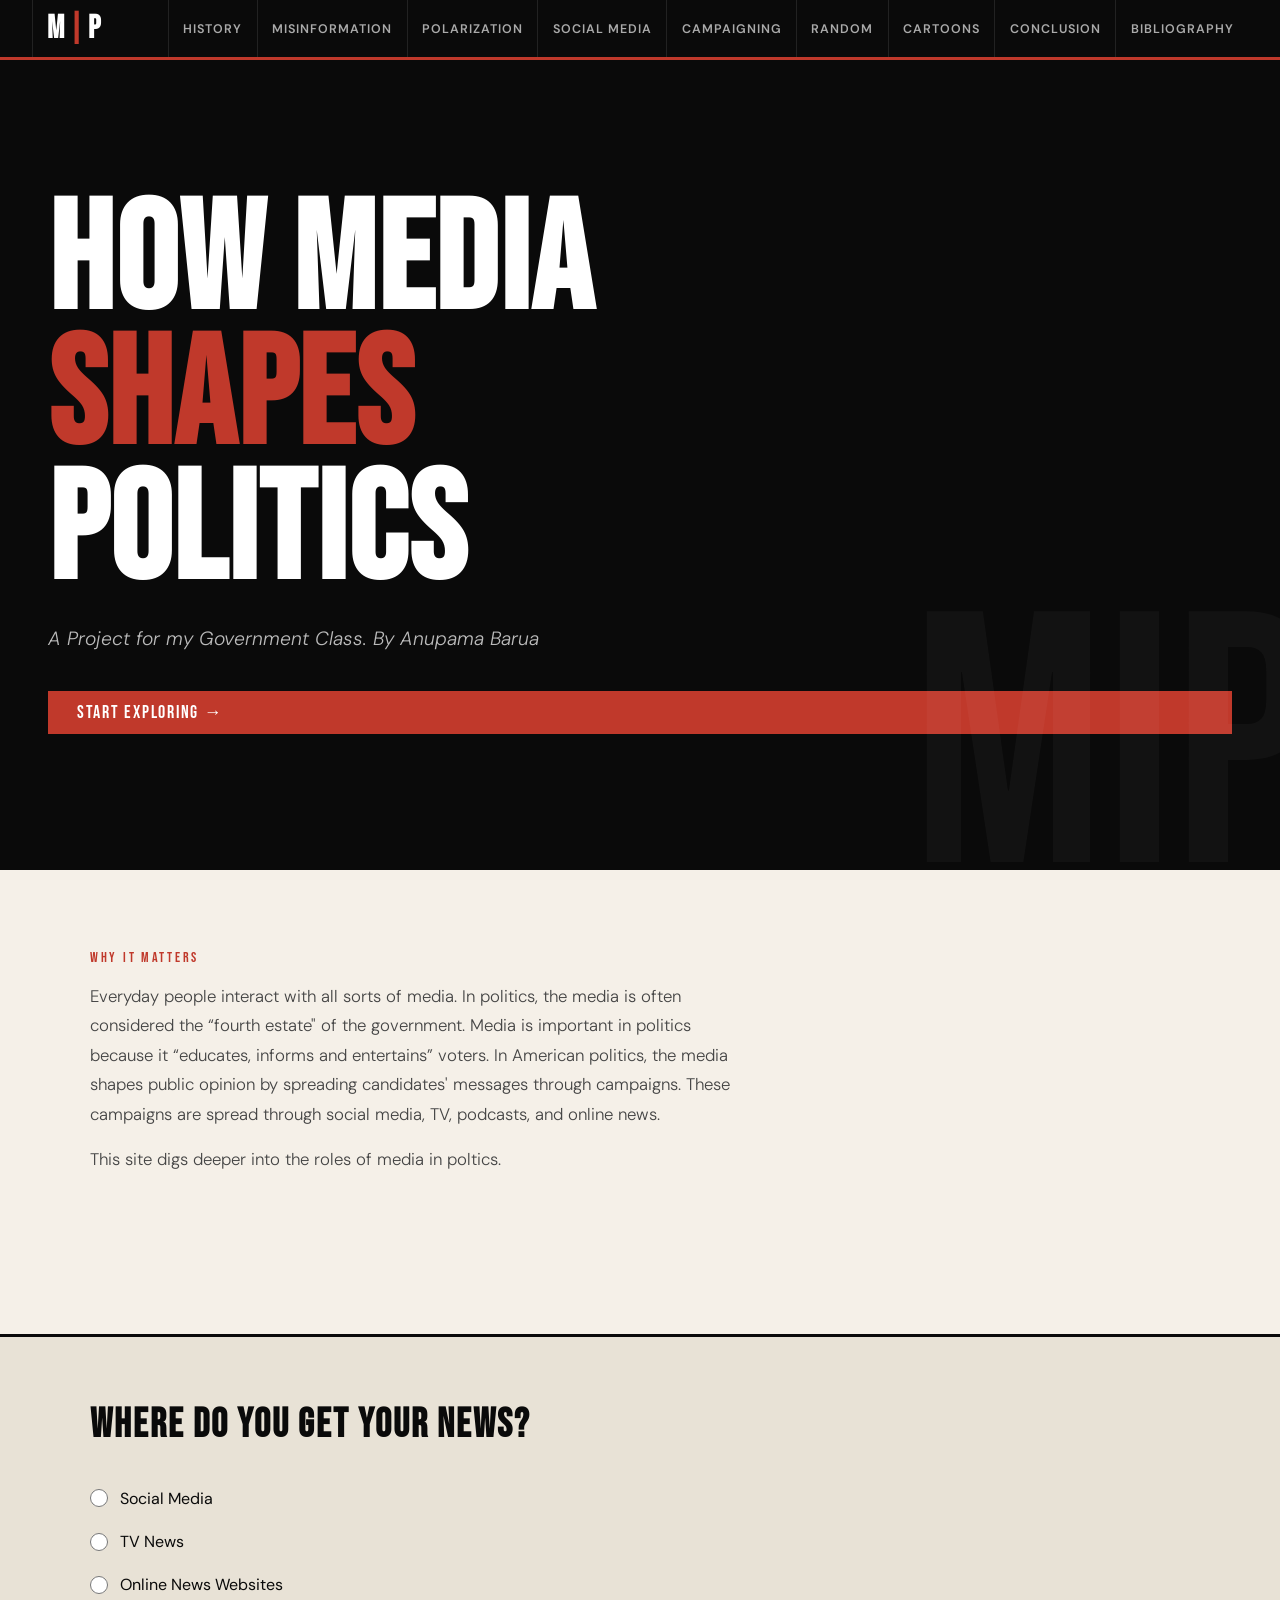
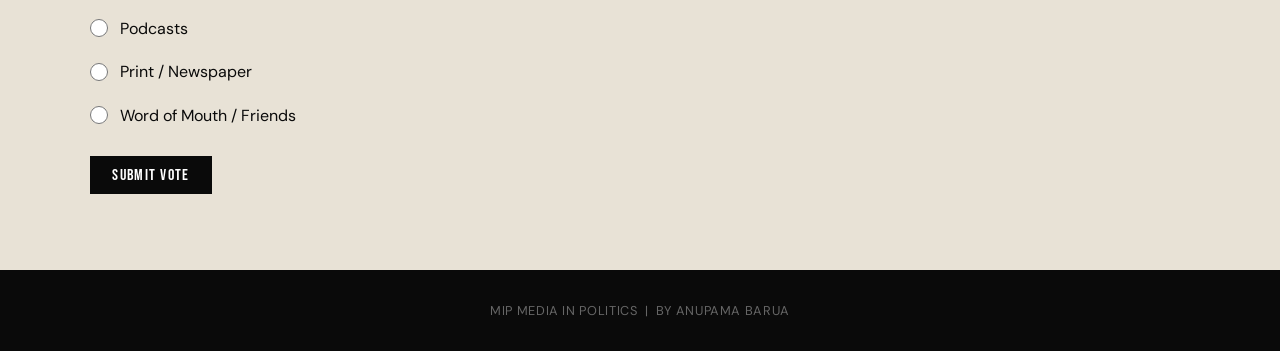
==== index.html @ 42dced8e "lets see how long this takes me to finish" ====
<!DOCTYPE html>
<html lang="en">
<head>
<meta charset="UTF-8">
<meta name="viewport" content="width=device-width, initial-scale=1.0">
<title>MIP — Media in Politics</title>
<link rel="stylesheet" href="style.css">
<style>
  .hero-home {
    background: var(--ink);
    min-height: 90vh;
    display: flex;
    flex-direction: column;
    justify-content: center;
    padding: 5rem 3rem;
    position: relative;
    overflow: hidden;
  }
  .hero-home::after {
    content: 'MIP';
    position: absolute;
    right: -2rem;
    bottom: -4rem;
    font-family: 'Bebas Neue', sans-serif;
    font-size: 28vw;
    color: rgba(255,255,255,0.03);
    line-height: 1;
    pointer-events: none;
    user-select: none;
  }
  .hero-home h1 {
    font-family: 'Bebas Neue', sans-serif;
    font-size: clamp(4rem, 12vw, 10rem);
    color: var(--white);
    line-height: 0.88;
    letter-spacing: 0.01em;
  }
  .hero-home h1 .accent { color: var(--red); }
  .hero-sub {
    margin-top: 1.5rem;
    font-size: 1.2rem;
    color: #bbb;
    font-style: italic;
    max-width: 500px;
    font-weight: 300;
  }
  .hero-home .btn { margin-top: 2.5rem; }

  .why-section { padding: 5rem 3rem; background: var(--paper); }
  .why-section .section-label { margin-bottom: 1rem; }
  .why-section h2 {
    font-family: 'Playfair Display', serif;
    font-size: clamp(1.8rem, 4vw, 3rem);
    max-width: 700px;
    line-height: 1.2;
    margin-bottom: 1.5rem;
  }
  .why-section p {
    max-width: 650px;
    font-size: 1.05rem;
    line-height: 1.75;
    color: #444;
    font-weight: 300;
    margin-bottom: 1rem;
  }

  .nav-grid {
    display: grid;
    grid-template-columns: repeat(auto-fill, minmax(220px, 1fr));
    gap: 0;
    border-top: 3px solid var(--ink);
    border-left: 3px solid var(--ink);
  }
  .nav-card {
    border-right: 3px solid var(--ink);
    border-bottom: 3px solid var(--ink);
    padding: 2rem 1.5rem;
    text-decoration: none;
    color: var(--ink);
    background: var(--paper);
    transition: background 0.2s;
    display: block;
  }
  .nav-card:hover { background: var(--ink); color: var(--white); }
  .nav-card:hover .nav-card-num { color: var(--red); }
  .nav-card-num {
    font-family: 'Bebas Neue', sans-serif;
    font-size: 2.5rem;
    color: #ddd;
    line-height: 1;
  }
  .nav-card h3 {
    font-family: 'Bebas Neue', sans-serif;
    font-size: 1.4rem;
    letter-spacing: 0.05em;
    margin-top: 0.5rem;
    margin-bottom: 0.3rem;
  }
  .nav-card p { font-size: 0.82rem; color: #777; }
  .nav-card:hover p { color: #aaa; }

  /* Poll */
  .poll-section {
    background: var(--light);
    padding: 4rem 3rem;
    border-top: 3px solid var(--ink);
  }
  .poll-section h2 {
    font-family: 'Bebas Neue', sans-serif;
    font-size: 2.5rem;
    letter-spacing: 0.05em;
    margin-bottom: 2rem;
  }
  .poll-grid { display: grid; grid-template-columns: 1fr 1fr; gap: 3rem; align-items: start; }
  .poll-btn {
    background: var(--ink);
    color: var(--white);
    border: none;
    padding: 0.6rem 1.4rem;
    font-family: 'Bebas Neue', sans-serif;
    font-size: 1rem;
    cursor: pointer;
    letter-spacing: 0.08em;
    margin-top: 1.5rem;
  }
  .poll-btn:hover { background: var(--red); }
  .poll-voted { font-size: 0.85rem; color: var(--mid); margin-top: 0.75rem; font-style: italic; }
  .poll-sources { display: flex; flex-direction: column; gap: 0.6rem; }
  .source-opt {
    display: flex;
    align-items: center;
    gap: 0.75rem;
    cursor: pointer;
    padding: 0.4rem 0;
  }
  .source-opt input { width: 18px; height: 18px; cursor: pointer; accent-color: var(--red); }
  .source-opt label { cursor: pointer; font-size: 0.95rem; }
</style>
</head>
<body>

<nav>
  <a href="index.html" class="nav-logo">M<span>|</span>P</a>
  <a href="history.html">History</a>
  <a href="misinformation.html">Misinformation</a>
  <a href="polarization.html">Polarization</a>
  <a href="socialmedia.html">Social Media</a>
  <a href="campaigning.html">Campaigning</a>
  <a href="random.html">Random</a>
  <a href="cartoons.html">Cartoons</a>
  <a href="conclusion.html">Conclusion</a>
  <a href="bibliography.html">Bibliography</a>
</nav>

<section class="hero-home">
  <h1>
    HOW MEDIA<br><span class="accent">SHAPES</span><br>POLITICS
  </h1>
  <p class="hero-sub">A Project for my Government Class. By Anupama Barua</p>
  <a href="history.html" class="btn">Start Exploring →</a>
</section>

<section class="why-section">
  <div style="max-width:1100px; margin:0 auto;">
    <div class="section-label">Why It Matters</div>
    <p>Everyday people interact with all sorts of media. In politics, the media is often considered the “fourth estate" of the government. Media is important in politics because it “educates, informs and entertains” voters.  In American politics, the media shapes public opinion by spreading candidates' messages through campaigns. These campaigns are spread through social media, TV, podcasts, and online news. </p>
    <p>This site digs deeper into the roles of media in poltics.</p>
  </div>
</section>
<section class="poll-section" style="margin-top: 4rem;">
  <div style="max-width:1100px; margin:0 auto;">
    <h2>Where Do YOU Get Your News?</h2>
    <div class="poll-grid">
      <div>
        <div class="poll-sources" id="pollSources">
          <label class="source-opt"><input type="radio" name="news" value="Social Media"> <span>Social Media</span></label>
          <label class="source-opt"><input type="radio" name="news" value="TV News"> <span>TV News</span></label>
          <label class="source-opt"><input type="radio" name="news" value="Online News"> <span>Online News Websites</span></label>
          <label class="source-opt"><input type="radio" name="news" value="Podcasts"> <span>Podcasts</span></label>
          <label class="source-opt"><input type="radio" name="news" value="Print / Newspaper"> <span>Print / Newspaper</span></label>
          <label class="source-opt"><input type="radio" name="news" value="Word of Mouth"> <span>Word of Mouth / Friends</span></label>
        </div>
        <button class="poll-btn" onclick="submitPoll()">Submit Vote</button>
        <div class="poll-voted" id="pollVoted"></div>
      </div>
      <div id="pollResults" style="display:none">
        <div class="section-label">Live Results</div>
        <div id="pollBars" style="margin-top:1rem;"></div>
      </div>
    </div>
  </div>
</section>

<footer style="background:var(--ink);color:#666;text-align:center;padding:2rem;font-size:0.8rem;letter-spacing:0.05em;">
  MIP MEDIA IN POLITICS &nbsp;|&nbsp; BY ANUPAMA BARUA
</footer>

<script>
const pollData = {
  "Social Media": 38,
  "TV News": 22,
  "Online News": 19,
  "Podcasts": 11,
  "Print / Newspaper": 5,
  "Word of Mouth": 5
};

function submitPoll() {
  const selected = document.querySelector('input[name="news"]:checked');
  if (!selected) { document.getElementById('pollVoted').textContent = 'Please select an option first!'; return; }
  pollData[selected.value]++;
  document.getElementById('pollVoted').textContent = `Thanks for voting! You picked: ${selected.value}`;
  document.getElementById('pollResults').style.display = 'block';
  renderBars();
}

function renderBars() {
  const total = Object.values(pollData).reduce((a,b)=>a+b,0);
  const container = document.getElementById('pollBars');
  container.innerHTML = Object.entries(pollData).map(([label, count]) => {
    const pct = Math.round(count/total*100);
    return `<div class="poll-option">
      <span class="poll-label">${label}</span>
      <div class="poll-bar-wrap"><div class="poll-bar" style="width:${pct}%"></div></div>
      <span class="poll-pct">${pct}%</span>
    </div>`;
  }).join('');
}
</script>
</body>
</html>
---- style.css ----
@import url('https://fonts.googleapis.com/css2?family=Bebas+Neue&family=DM+Sans:ital,wght@0,300;0,400;0,600;1,300&family=Playfair+Display:wght@700;900&display=swap');

:root {
  --ink: #0a0a0a;
  --paper: #f5f0e8;
  --red: #c0392b;
  --red-light: #e74c3c;
  --gold: #d4a017;
  --mid: #6b6560;
  --light: #e8e2d6;
  --white: #ffffff;
}

*, *::before, *::after { box-sizing: border-box; margin: 0; padding: 0; }

body {
  font-family: 'DM Sans', sans-serif;
  background: var(--paper);
  color: var(--ink);
  min-height: 100vh;
}

/* ─── NAV ─────────────────────────────────────── */
nav {
  position: sticky;
  top: 0;
  z-index: 100;
  background: var(--ink);
  display: flex;
  align-items: center;
  gap: 0;
  padding: 0 2rem;
  height: 60px;
  border-bottom: 3px solid var(--red);
}

.nav-logo {
  font-family: 'Bebas Neue', sans-serif;
  font-size: 2rem;
  color: var(--white);
  letter-spacing: 0.05em;
  text-decoration: none;
  margin-right: auto;
  display: flex;
  align-items: center;
  gap: 2px;
}
.nav-logo span { color: var(--red); }

nav a {
  color: #aaa;
  text-decoration: none;
  font-size: 0.78rem;
  font-weight: 600;
  letter-spacing: 0.08em;
  text-transform: uppercase;
  padding: 0 0.9rem;
  height: 100%;
  display: flex;
  align-items: center;
  transition: color 0.2s, background 0.2s;
  border-left: 1px solid #222;
}
nav a:hover, nav a.active {
  color: var(--white);
  background: #1a1a1a;
}
nav a.active { border-bottom: 3px solid var(--red); }

/* ─── HERO BAND ───────────────────────────────── */
.page-hero {
  background: var(--ink);
  color: var(--white);
  padding: 4rem 3rem 3rem;
  position: relative;
  overflow: hidden;
}
.page-hero::before {
  content: '';
  position: absolute;
  inset: 0;
  background: repeating-linear-gradient(
    -45deg,
    transparent,
    transparent 40px,
    rgba(255,255,255,0.02) 40px,
    rgba(255,255,255,0.02) 41px
  );
}
.page-hero h1 {
  font-family: 'Bebas Neue', sans-serif;
  font-size: clamp(3rem, 8vw, 7rem);
  line-height: 0.9;
  letter-spacing: 0.02em;
  position: relative;
}
.page-hero h1 em {
  font-style: normal;
  color: var(--red);
}
.page-hero p {
  margin-top: 1rem;
  font-size: 1.05rem;
  color: #bbb;
  max-width: 600px;
  font-style: italic;
  position: relative;
}

/* ─── CONTENT AREA ────────────────────────────── */
.content {
  max-width: 1100px;
  margin: 0 auto;
  padding: 3rem 2rem;
}

/* ─── CARDS ───────────────────────────────────── */
.card {
  background: var(--white);
  border: 1px solid #ddd;
  border-radius: 0;
  padding: 2rem;
  position: relative;
}
.card::before {
  content: '';
  position: absolute;
  top: 0; left: 0;
  width: 4px; height: 100%;
  background: var(--red);
}

/* ─── QUIZ ────────────────────────────────────── */
.quiz-box {
  background: var(--ink);
  color: var(--white);
  padding: 2.5rem;
  margin-top: 3rem;
}
.quiz-box h3 {
  font-family: 'Bebas Neue', sans-serif;
  font-size: 2rem;
  color: var(--red);
  letter-spacing: 0.05em;
  margin-bottom: 1.5rem;
}
.quiz-question { margin-bottom: 2rem; }
.quiz-question p { font-size: 1rem; margin-bottom: 1rem; color: #ccc; }
.quiz-options { display: flex; flex-direction: column; gap: 0.5rem; }
.quiz-options button {
  background: #1a1a1a;
  color: #eee;
  border: 1px solid #333;
  padding: 0.75rem 1.25rem;
  text-align: left;
  cursor: pointer;
  font-family: 'DM Sans', sans-serif;
  font-size: 0.9rem;
  transition: background 0.2s, border-color 0.2s;
}
.quiz-options button:hover { background: #2a2a2a; border-color: var(--red); }
.quiz-options button.correct { background: #1a3a1a; border-color: #4caf50; color: #4caf50; }
.quiz-options button.wrong { background: #3a1a1a; border-color: var(--red); color: var(--red); }
.quiz-feedback {
  margin-top: 0.75rem;
  font-size: 0.9rem;
  font-style: italic;
  color: #aaa;
  min-height: 1.2em;
}

/* ─── SECTION LABEL ───────────────────────────── */
.section-label {
  font-family: 'Bebas Neue', sans-serif;
  font-size: 0.85rem;
  letter-spacing: 0.2em;
  color: var(--red);
  text-transform: uppercase;
  margin-bottom: 0.5rem;
}

/* ─── GRID ────────────────────────────────────── */
.grid-2 { display: grid; grid-template-columns: 1fr 1fr; gap: 1.5rem; }
.grid-3 { display: grid; grid-template-columns: repeat(3, 1fr); gap: 1.5rem; }

@media (max-width: 700px) {
  .grid-2, .grid-3 { grid-template-columns: 1fr; }
  nav a { font-size: 0.65rem; padding: 0 0.5rem; }
}

/* ─── BUTTON ──────────────────────────────────── */
.btn {
  display: inline-block;
  padding: 0.7rem 1.8rem;
  background: var(--red);
  color: var(--white);
  font-family: 'Bebas Neue', sans-serif;
  font-size: 1.1rem;
  letter-spacing: 0.1em;
  text-decoration: none;
  cursor: pointer;
  border: none;
  transition: background 0.2s, transform 0.1s;
}
.btn:hover { background: var(--red-light); transform: translateY(-1px); }

/* ─── DIVIDER ─────────────────────────────────── */
hr.styled {
  border: none;
  border-top: 1px solid #ddd;
  margin: 2.5rem 0;
}

/* ─── POLL ────────────────────────────────────── */
.poll-option {
  display: flex;
  align-items: center;
  gap: 1rem;
  margin-bottom: 0.8rem;
}
.poll-bar-wrap {
  flex: 1;
  background: #e8e2d6;
  height: 28px;
  position: relative;
  cursor: pointer;
}
.poll-bar {
  height: 100%;
  background: var(--red);
  transition: width 0.5s ease;
  width: 0%;
}
.poll-label { font-size: 0.85rem; font-weight: 600; min-width: 120px; }
.poll-pct { font-size: 0.85rem; color: var(--mid); min-width: 40px; }
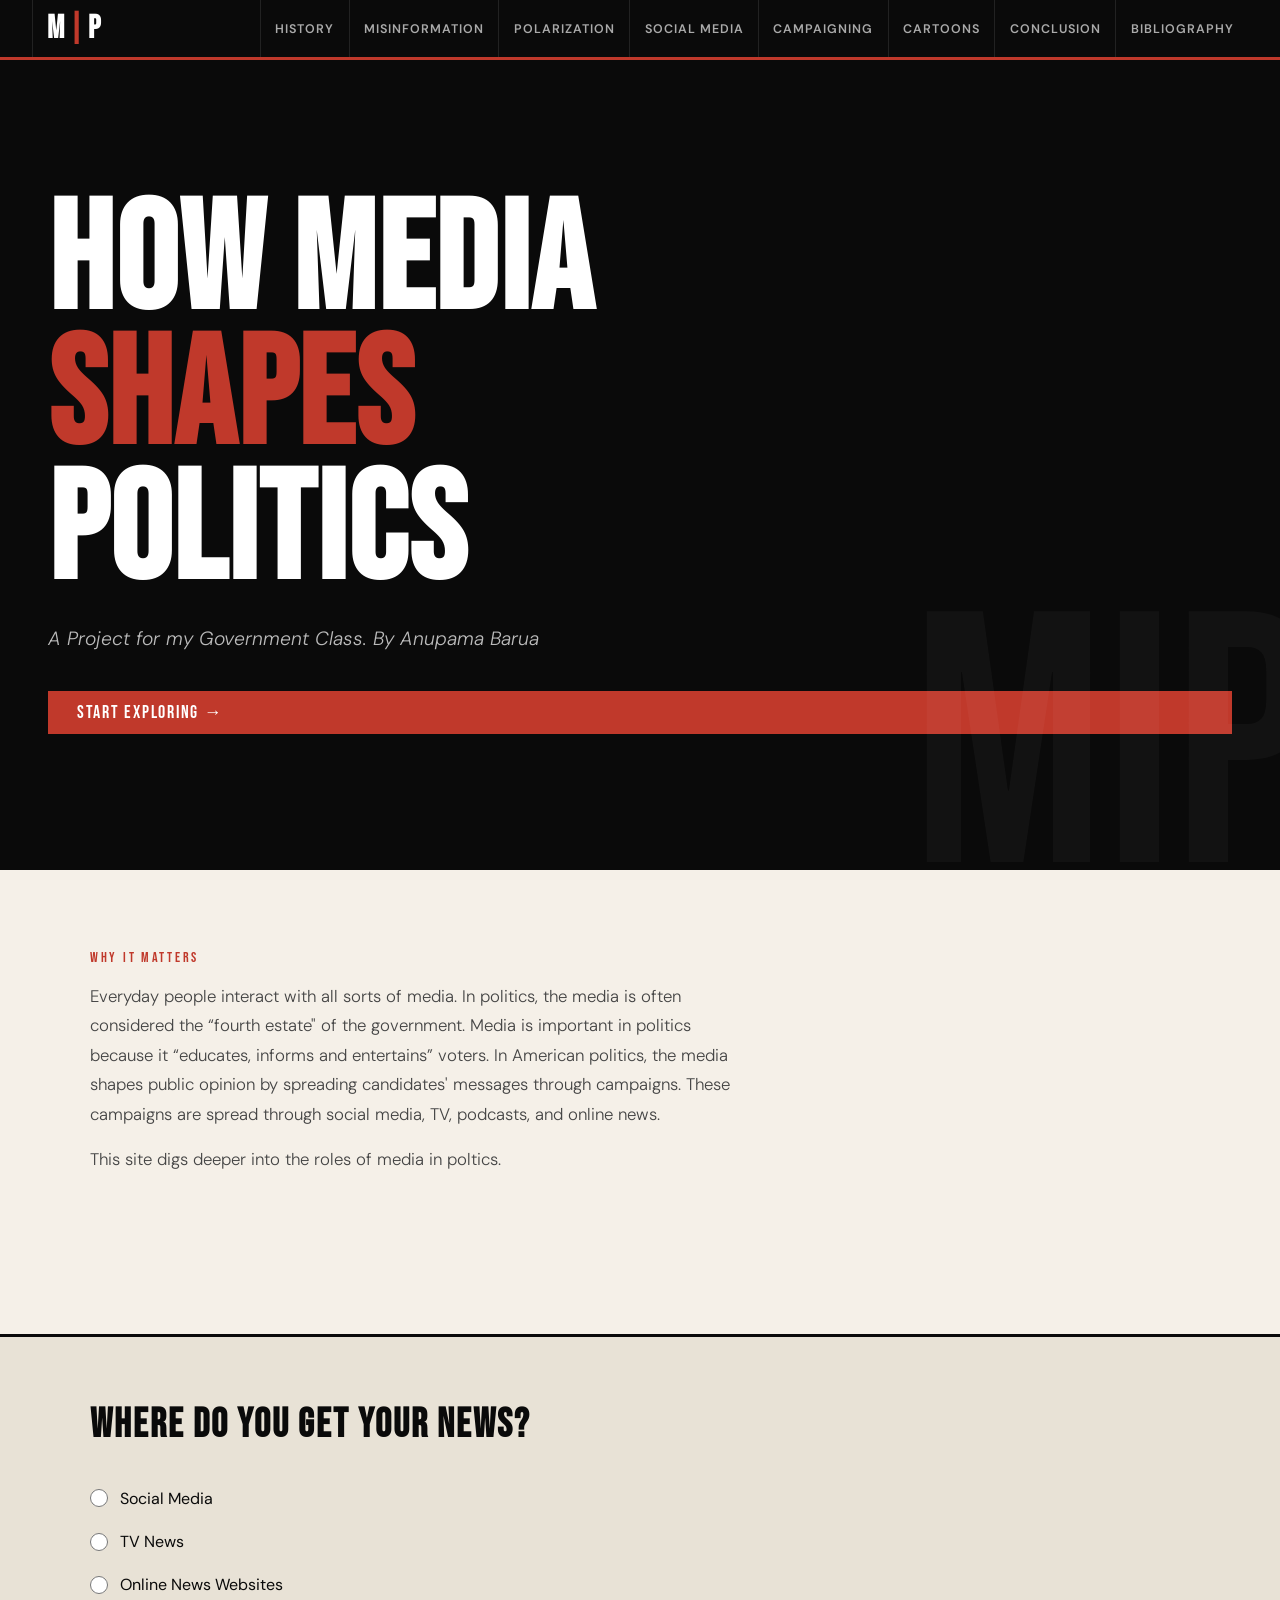
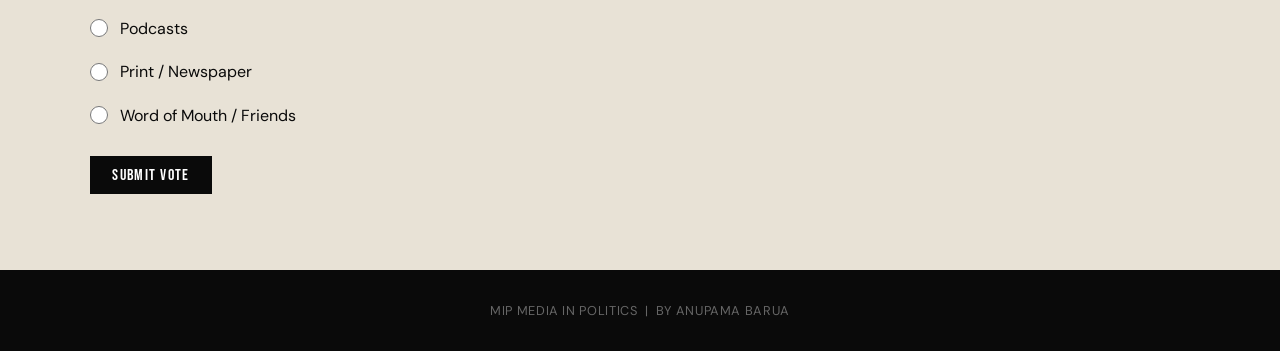
==== commit cc9d55ef: "boom finally done" ====
--- a/index.html
+++ b/index.html
@@ -146,7 +146,6 @@
   <a href="polarization.html">Polarization</a>
   <a href="socialmedia.html">Social Media</a>
   <a href="campaigning.html">Campaigning</a>
-  <a href="random.html">Random</a>
   <a href="cartoons.html">Cartoons</a>
   <a href="conclusion.html">Conclusion</a>
   <a href="bibliography.html">Bibliography</a>
@@ -184,7 +183,6 @@
         <div class="poll-voted" id="pollVoted"></div>
       </div>
       <div id="pollResults" style="display:none">
-        <div class="section-label">Live Results</div>
         <div id="pollBars" style="margin-top:1rem;"></div>
       </div>
     </div>
--- a/style.css
+++ b/style.css
@@ -233,3 +233,4 @@
 }
 .poll-label { font-size: 0.85rem; font-weight: 600; min-width: 120px; }
 .poll-pct { font-size: 0.85rem; color: var(--mid); min-width: 40px; }
+
